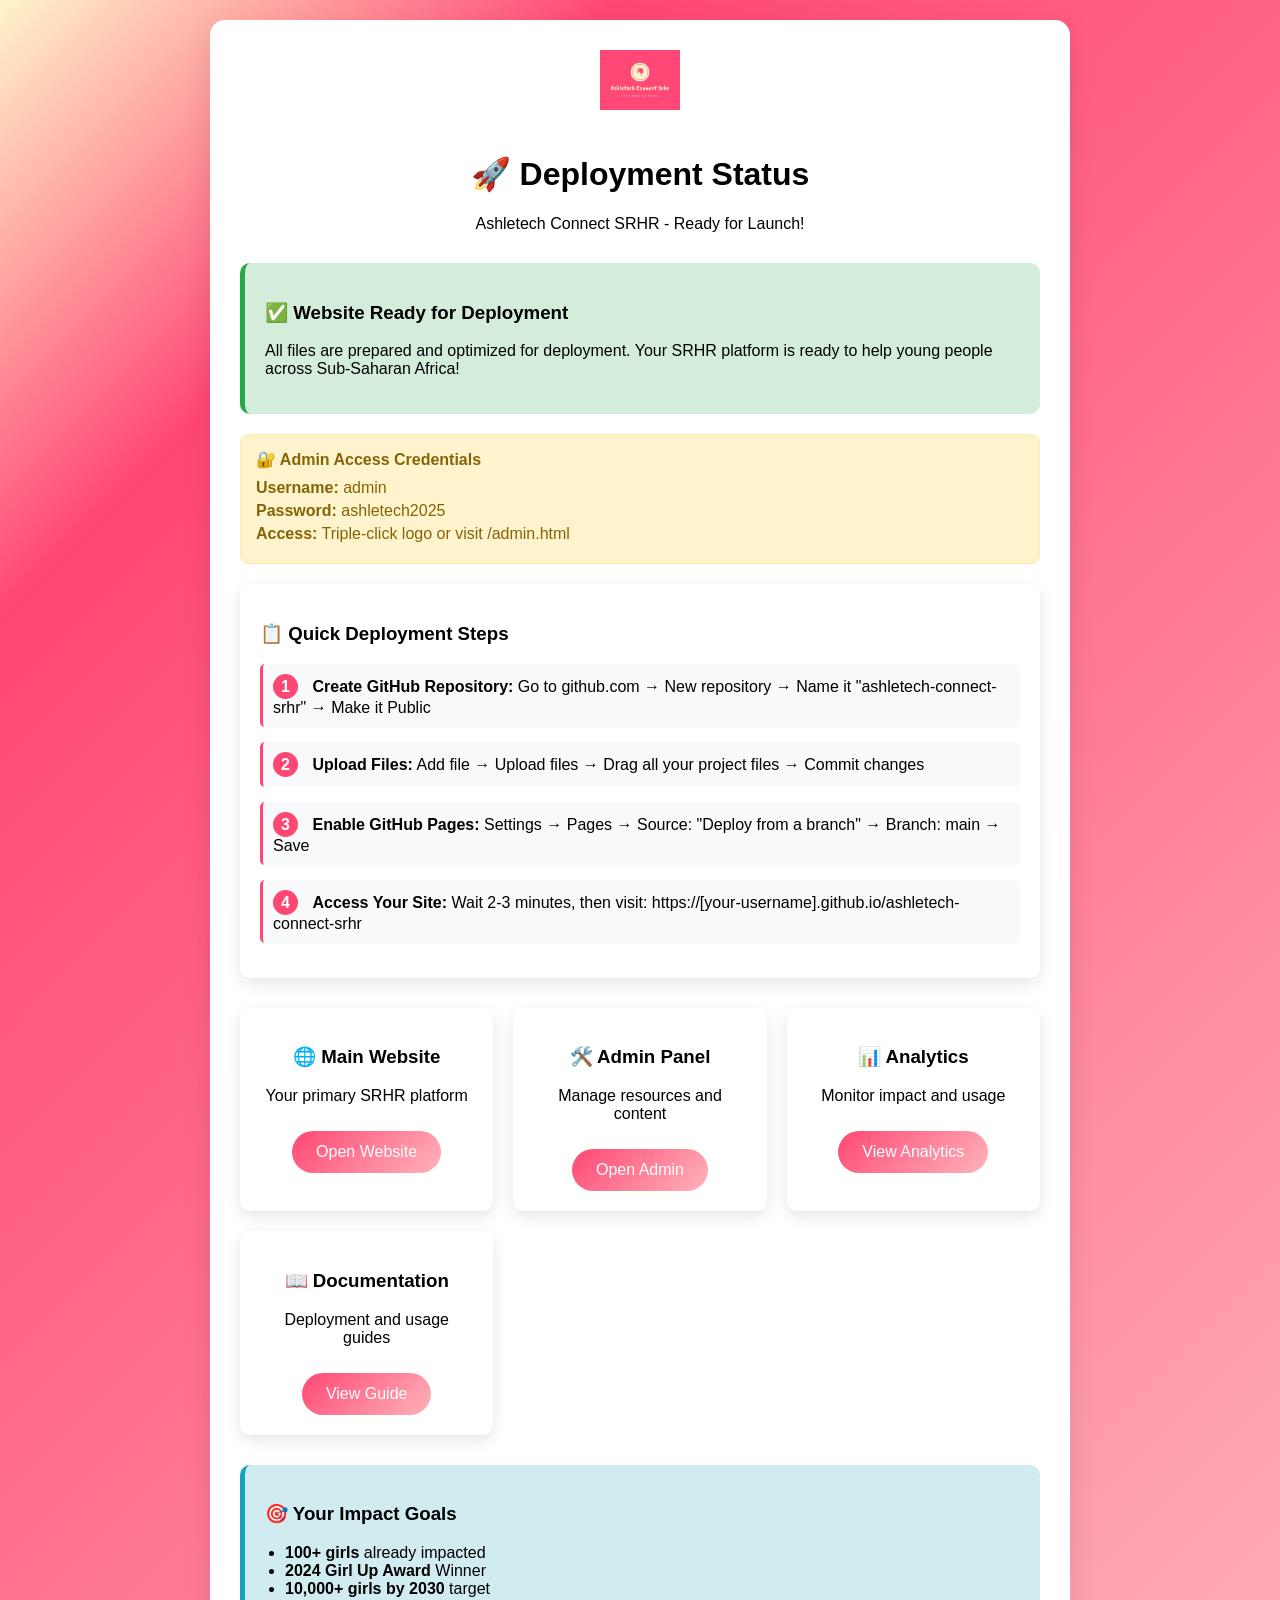
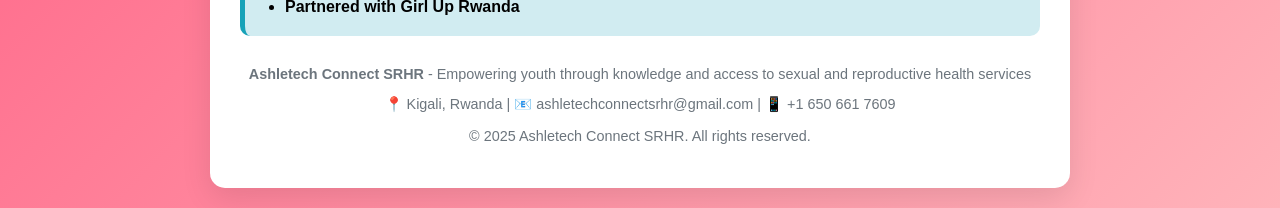
==== deployment-status.html @ b9e6080c "Ashletech Connect" ====
<!DOCTYPE html>
<html lang="en">
<head>
    <meta charset="UTF-8">
    <meta name="viewport" content="width=device-width, initial-scale=1.0">
    <title>Deployment Status - Ashletech Connect SRHR</title>
    <style>
        body {
            font-family: 'Inter', sans-serif;
            margin: 0;
            padding: 20px;
            background: linear-gradient(135deg, #fff4ca 0%, #ff4774 20%, #ffb3ba 100%);
            min-height: 100vh;
        }
        .container {
            max-width: 800px;
            margin: 0 auto;
            background: white;
            padding: 30px;
            border-radius: 15px;
            box-shadow: 0 10px 30px rgba(0,0,0,0.1);
        }
        .header {
            text-align: center;
            margin-bottom: 30px;
        }
        .logo {
            width: 80px;
            height: auto;
            margin-bottom: 20px;
        }
        .status-card {
            background: #f8f9fa;
            padding: 20px;
            border-radius: 10px;
            margin: 20px 0;
            border-left: 5px solid #ff4774;
        }
        .status-success {
            border-left-color: #28a745;
            background: #d4edda;
        }
        .status-info {
            border-left-color: #17a2b8;
            background: #d1ecf1;
        }
        .links-grid {
            display: grid;
            grid-template-columns: repeat(auto-fit, minmax(250px, 1fr));
            gap: 20px;
            margin: 30px 0;
        }
        .link-card {
            background: white;
            padding: 20px;
            border-radius: 10px;
            box-shadow: 0 5px 15px rgba(0,0,0,0.1);
            text-align: center;
            transition: transform 0.2s;
        }
        .link-card:hover {
            transform: translateY(-5px);
        }
        .link-card a {
            display: inline-block;
            padding: 12px 24px;
            background: linear-gradient(135deg, #ff4774 0%, #ffb3ba 100%);
            color: white;
            text-decoration: none;
            border-radius: 25px;
            font-weight: 500;
            margin-top: 10px;
            transition: all 0.2s;
        }
        .link-card a:hover {
            transform: scale(1.05);
            box-shadow: 0 5px 15px rgba(255, 71, 116, 0.3);
        }
        .credentials {
            background: #fff3cd;
            border: 1px solid #ffeaa7;
            padding: 15px;
            border-radius: 8px;
            margin: 20px 0;
        }
        .credentials h4 {
            margin: 0 0 10px 0;
            color: #856404;
        }
        .credentials p {
            margin: 5px 0;
            color: #856404;
        }
        .footer {
            text-align: center;
            margin-top: 30px;
            color: #6c757d;
            font-size: 0.9em;
        }
        .deployment-steps {
            background: white;
            padding: 20px;
            border-radius: 10px;
            margin: 20px 0;
            box-shadow: 0 5px 15px rgba(0,0,0,0.1);
        }
        .step {
            margin: 15px 0;
            padding: 10px;
            background: #f8f9fa;
            border-radius: 5px;
            border-left: 3px solid #ff4774;
        }
        .step-number {
            display: inline-block;
            width: 25px;
            height: 25px;
            background: #ff4774;
            color: white;
            border-radius: 50%;
            text-align: center;
            line-height: 25px;
            margin-right: 10px;
            font-weight: bold;
        }
    </style>
</head>
<body>
    <div class="container">
        <div class="header">
            <img src="Assets/ashletech-connect-srhr-high-resolution-logo.png" alt="Ashletech Connect SRHR" class="logo">
            <h1>🚀 Deployment Status</h1>
            <p>Ashletech Connect SRHR - Ready for Launch!</p>
        </div>

        <div class="status-card status-success">
            <h3>✅ Website Ready for Deployment</h3>
            <p>All files are prepared and optimized for deployment. Your SRHR platform is ready to help young people across Sub-Saharan Africa!</p>
        </div>

        <div class="credentials">
            <h4>🔐 Admin Access Credentials</h4>
            <p><strong>Username:</strong> admin</p>
            <p><strong>Password:</strong> ashletech2025</p>
            <p><strong>Access:</strong> Triple-click logo or visit /admin.html</p>
        </div>

        <div class="deployment-steps">
            <h3>📋 Quick Deployment Steps</h3>

            <div class="step">
                <span class="step-number">1</span>
                <strong>Create GitHub Repository:</strong> Go to github.com → New repository → Name it "ashletech-connect-srhr" → Make it Public
            </div>

            <div class="step">
                <span class="step-number">2</span>
                <strong>Upload Files:</strong> Add file → Upload files → Drag all your project files → Commit changes
            </div>

            <div class="step">
                <span class="step-number">3</span>
                <strong>Enable GitHub Pages:</strong> Settings → Pages → Source: "Deploy from a branch" → Branch: main → Save
            </div>

            <div class="step">
                <span class="step-number">4</span>
                <strong>Access Your Site:</strong> Wait 2-3 minutes, then visit: https://[your-username].github.io/ashletech-connect-srhr
            </div>
        </div>

        <div class="links-grid">
            <div class="link-card">
                <h3>🌐 Main Website</h3>
                <p>Your primary SRHR platform</p>
                <a href="index.html" target="_blank">Open Website</a>
            </div>

            <div class="link-card">
                <h3>🛠️ Admin Panel</h3>
                <p>Manage resources and content</p>
                <a href="admin.html" target="_blank">Open Admin</a>
            </div>

            <div class="link-card">
                <h3>📊 Analytics</h3>
                <p>Monitor impact and usage</p>
                <a href="admin-test.html" target="_blank">View Analytics</a>
            </div>

            <div class="link-card">
                <h3>📖 Documentation</h3>
                <p>Deployment and usage guides</p>
                <a href="DEPLOYMENT-GUIDE.md" target="_blank">View Guide</a>
            </div>
        </div>

        <div class="status-card status-info">
            <h3>🎯 Your Impact Goals</h3>
            <ul style="margin: 0; padding-left: 20px;">
                <li><strong>100+ girls</strong> already impacted</li>
                <li><strong>2024 Girl Up Award</strong> Winner</li>
                <li><strong>10,000+ girls by 2030</strong> target</li>
                <li><strong>Partnered with Girl Up Rwanda</strong></li>
            </ul>
        </div>

        <div class="footer">
            <p><strong>Ashletech Connect SRHR</strong> - Empowering youth through knowledge and access to sexual and reproductive health services</p>
            <p>📍 Kigali, Rwanda | 📧 ashletechconnectsrhr@gmail.com | 📱 +1 650 661 7609</p>
            <p>© 2025 Ashletech Connect SRHR. All rights reserved.</p>
        </div>
    </div>

    <script>
        // Add some interactive features
        document.addEventListener('DOMContentLoaded', function() {
            // Add click tracking for deployment steps
            const steps = document.querySelectorAll('.step');
            steps.forEach((step, index) => {
                step.addEventListener('click', function() {
                    this.style.background = '#e3f2fd';
                    setTimeout(() => {
                        this.style.background = '#f8f9fa';
                    }, 200);
                });
            });

            // Add deployment status animation
            const statusCard = document.querySelector('.status-success');
            setTimeout(() => {
                statusCard.style.animation = 'pulse 2s infinite';
            }, 1000);
        });
    </script>
</body>
</html>
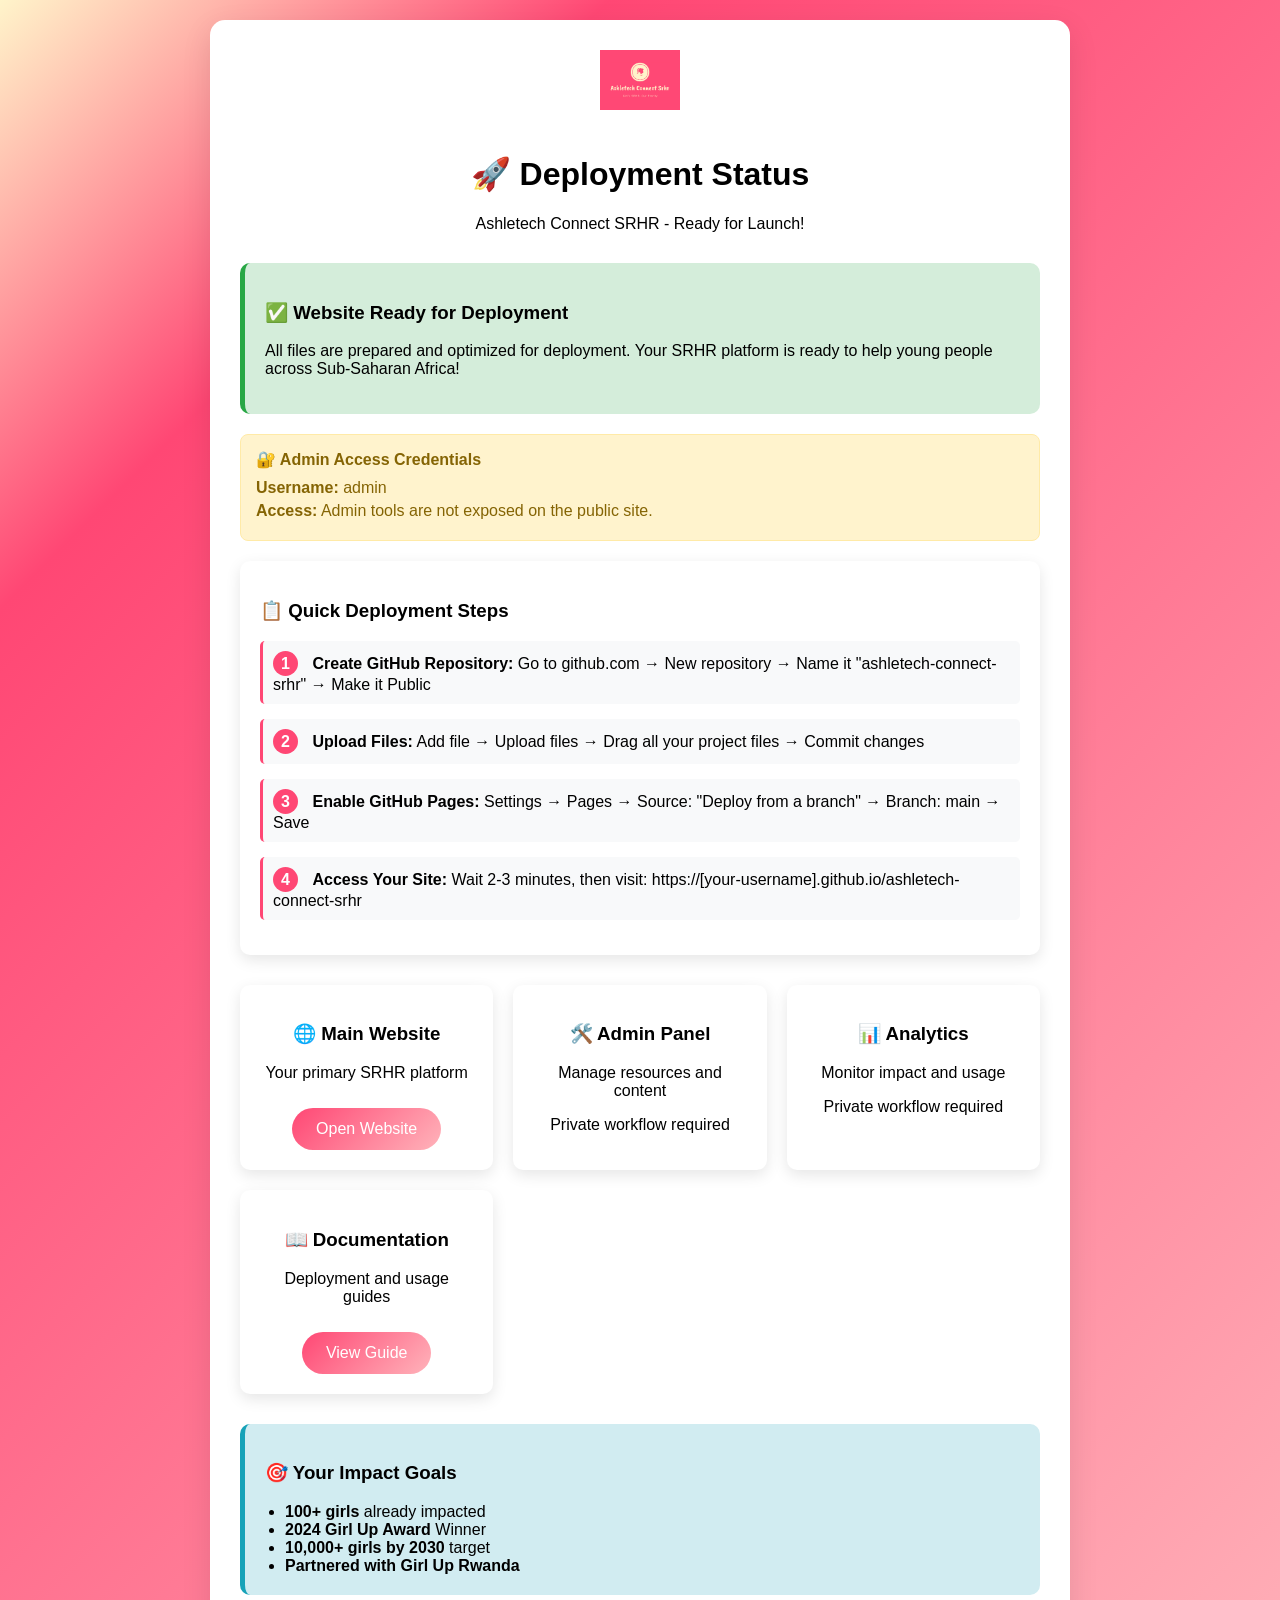
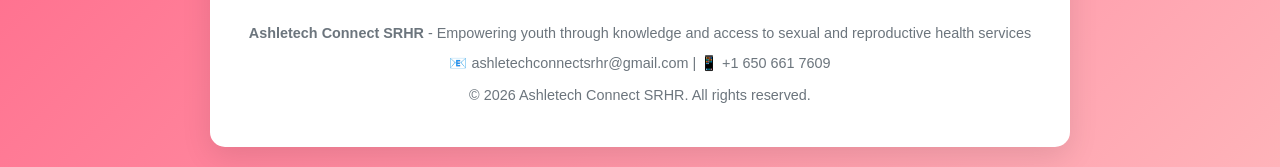
==== commit 1ead1d9a: "Remove public admin access" ====
--- a/deployment-status.html
+++ b/deployment-status.html
@@ -141,8 +141,7 @@
         <div class="credentials">
             <h4>🔐 Admin Access Credentials</h4>
             <p><strong>Username:</strong> admin</p>
-            <p><strong>Password:</strong> ashletech2025</p>
-            <p><strong>Access:</strong> Triple-click logo or visit /admin.html</p>
+            <p><strong>Access:</strong> Admin tools are not exposed on the public site.</p>
         </div>
 
         <div class="deployment-steps">
@@ -179,13 +178,13 @@
             <div class="link-card">
                 <h3>🛠️ Admin Panel</h3>
                 <p>Manage resources and content</p>
-                <a href="admin.html" target="_blank">Open Admin</a>
+                <span>Private workflow required</span>
             </div>
 
             <div class="link-card">
                 <h3>📊 Analytics</h3>
                 <p>Monitor impact and usage</p>
-                <a href="admin-test.html" target="_blank">View Analytics</a>
+                <span>Private workflow required</span>
             </div>
 
             <div class="link-card">
@@ -207,8 +206,8 @@
 
         <div class="footer">
             <p><strong>Ashletech Connect SRHR</strong> - Empowering youth through knowledge and access to sexual and reproductive health services</p>
-            <p>📍 Kigali, Rwanda | 📧 ashletechconnectsrhr@gmail.com | 📱 +1 650 661 7609</p>
-            <p>© 2025 Ashletech Connect SRHR. All rights reserved.</p>
+            <p>📧 ashletechconnectsrhr@gmail.com | 📱 +1 650 661 7609</p>
+            <p>© 2026 Ashletech Connect SRHR. All rights reserved.</p>
         </div>
     </div>
 
